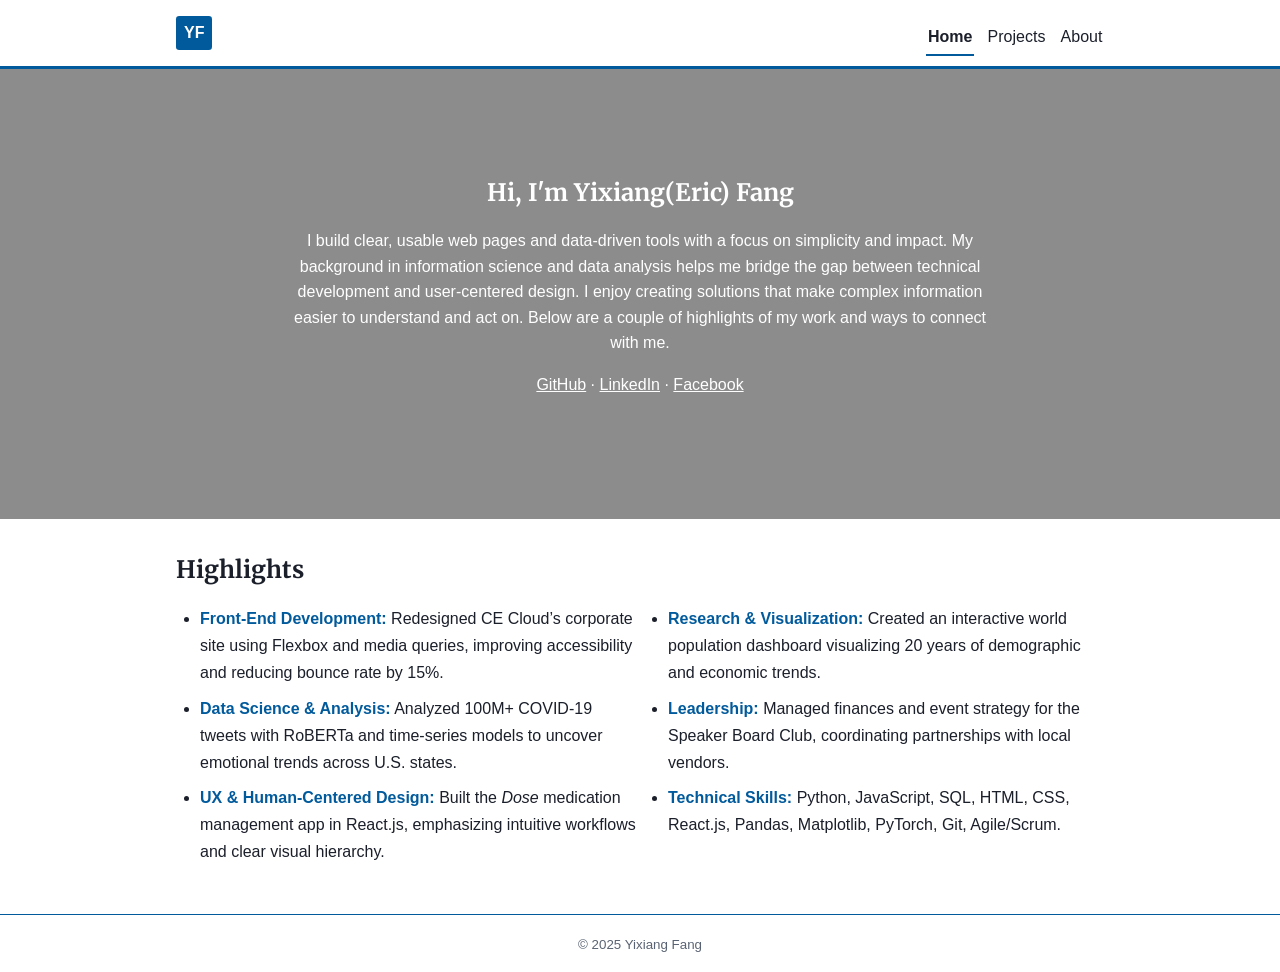
==== index.html @ 989cc955 "Add files" ====
<!doctype html>
<html lang="en">
<head>
  <meta charset="utf-8">
  <title>Yixiang Fang</title>
  <meta name="viewport" content="width=device-width, initial-scale=1">
  <link rel="preconnect" href="https://fonts.gstatic.com" crossorigin>
  <link href="https://fonts.googleapis.com/css2?family=Merriweather:wght@700&display=swap" rel="stylesheet">
  <link rel="stylesheet" href="styles.css?v=2">
  <meta name="description" content="Homepage for my info including: projects, profile, and links.">
</head>
<body>
  <header class="site-header">
    <div class="wrap">
      <a class="logo" href="index.html">YF</a>
      <nav aria-label="Primary">
        <ul class="nav">
          <li><a href="index.html" aria-current="page">Home</a></li>
          <li><a href="projects.html">Projects</a></li>
          <li><a href="about.html">About</a></li>
        </ul>
      </nav>
    </div>
  </header>

  <section class="hero">
    <div class="hero-content">
      <h1>Hi, I'm Yixiang(Eric) Fang</h1>
      <p>I build clear, usable web pages and data-driven tools with a focus on simplicity and impact.
        My background in information science and data analysis helps me bridge the gap between technical development
        and user-centered design. I enjoy creating solutions that make complex information easier to understand and act on.
        Below are a couple of highlights of my work and ways to connect with me.</p>
      <p class="links">
        <a href="https://github.com/ericf05" target="_blank" rel="noopener noreferrer">GitHub</a> ·
        <a href="https://www.linkedin.com/in/yixiang-fang-30535a265/" target="_blank" rel="noopener noreferrer">LinkedIn</a> ·
        <a href="https://www.facebook.com/profile.php?id=100081204087004" target="_blank" rel="noopener noreferrer">Facebook</a>
      </p>
    </div>
  </section>

  <main id="content" class="wrap">
    <section class="section" id="highlights">
      <h2>Highlights</h2>
      <ul class="highlights-list">
        <li><strong>Front-End Development:</strong> Redesigned CE Cloud’s corporate site using Flexbox and media queries, improving accessibility and reducing bounce rate by 15%.</li>
        <li><strong>Data Science & Analysis:</strong> Analyzed 100M+ COVID-19 tweets with RoBERTa and time-series models to uncover emotional trends across U.S. states.</li>
        <li><strong>UX & Human-Centered Design:</strong> Built the <em>Dose</em> medication management app in React.js, emphasizing intuitive workflows and clear visual hierarchy.</li>
        <li><strong>Research & Visualization:</strong> Created an interactive world population dashboard visualizing 20 years of demographic and economic trends.</li>
        <li><strong>Leadership:</strong> Managed finances and event strategy for the Speaker Board Club, coordinating partnerships with local vendors.</li>
        <li><strong>Technical Skills:</strong> Python, JavaScript, SQL, HTML, CSS, React.js, Pandas, Matplotlib, PyTorch, Git, Agile/Scrum.</li>
      </ul>
    </section>
  </main>

  <footer class="site-footer">
    <small>&copy; 2025 Yixiang Fang</small>
  </footer>
</body>
</html>
---- styles.css ----
/* Base Reset & Tokens */
* { box-sizing: border-box; }

body {
  margin: 0;
  font-family: Verdana, sans-serif;
  line-height: 1.6;
  color: #1b1f2a;
  background: #fff;
}

.wrap { max-width: 960px; margin: 0 auto; padding: 0 1rem; }

h1, h2, h3 {
  font-family: "Merriweather", serif;
  margin: 0 0 .5rem;
}

.bullets { margin: .5rem 0 0; padding-left: 1.25rem; }

/* Header & Nav */
.site-header {
  border-bottom: 0.2em solid #005A9C;
  padding: .75rem 0;
  background: #fff;
}

.site-header .wrap {
  display: flex;
  align-items: center;
  justify-content: space-between;
  gap: 1rem;
  flex-wrap: wrap;
}

.logo {
  display: inline-block;
  padding: .25rem .5rem;
  background: #005A9C;
  color: #fff;
  text-decoration: none;
  font-weight: bold;
  border-radius: .2rem;
}

.nav {
  display: flex;
  gap: .75rem;
  flex-wrap: wrap;
  list-style: none;
  padding: 0;
  margin: .5rem 0 0;
}

.nav li { display: contents; }

.nav a {
  position: relative;
  text-decoration: none;
  color: #1b1f2a;
  padding: .25rem .1rem;
}

.nav a[aria-current="page"]{
  font-weight: bold;
}
.nav a[aria-current="page"]::after{
  transform:scaleX(1);
}

.nav a::after{
  content:"";
  position:absolute;
  left:0; right:0; bottom:-2px;
  height:2px;
  background:#005A9C;
  transform:scaleX(0);
  transform-origin:left;
  transition:transform .25s ease;
}
.nav a:hover::after{ transform:scaleX(1); }

/* Hero */
.hero{
  color:#fff;
  background:
    linear-gradient(rgba(0,0,0,.45), rgba(0,0,0,.45)),
    url("images/Manning_frontview.jpg") center/cover no-repeat;
  padding: clamp(2rem, 6vw, 6rem) 1rem;
  min-height: 50vh;
  display: grid;
  place-items: center;
  text-align: center;
}

.hero-content{
  max-width: 60ch;
  margin: 0 auto;
}

.hero .links a{
  color:#fff;
  text-decoration: underline;
}

@media (max-width: 480px){
  .hero{ padding: clamp(1.25rem, 6vw, 3rem) 1rem; min-height: 45vh; }
  .hero-content{ text-align:left; }
}

/* Sections & Spacing */
.section { padding: 2rem 0; }

.section + .section { margin-top: 1.5rem; }

#about-title { margin-bottom: 1rem; }

.profile {
  display: grid;
  grid-template-columns: 120px 1fr;
  gap: 1rem;
  align-items: start;
  margin-bottom: 1rem; /* reduce the big bottom gap */
}

.avatar {
  width: 120px;
  height: auto;
  border-radius: 50%;
  display: block;
}

/* Cards (Projects page) */
.card {
  border: 0.15em solid #e0e4ea;
  border-radius: .75rem;
  overflow: hidden;
  margin: 1rem 0;
  background: #fff;
}

.card-media {
  display: block;
  width: 100%;
  height: auto;
  filter: saturate(105%);
}

.icon-img {
  width: 100px;
  height: 100px;
  object-fit: contain;
  display: block;
  margin: 1rem auto 0;
}

.card-body {
  padding: .75rem 1rem;
  display: flex;
  flex-direction: column;
  gap: .5rem;
  height: 360px;
}

.card-body:has(.project-details:not([hidden])) {
  height: auto;
}

.card-body h3 { margin: .25rem 0; text-align: center; }

.card-body .button { align-self: center; }

.card-body p:last-of-type {
  margin-top: auto;
}

.button {
  display: inline-block;
  padding: .5rem .8rem;
  background: #005A9C;
  color: #fff;
  text-decoration: none;
  border-radius: .5rem;
  border: 2px solid #005A9C;
}

.button.ghost {
  background: #fff;
  color: #1b1f2a;
  border-color: #e0e4ea;
}

#projects > h2 {
  display: grid;
  place-items: center;
  text-align: center;
  margin-bottom: 1rem;
}

.projects-grid {
  display: grid;
  gap: 1rem;
  grid-template-columns: repeat(auto-fill, minmax(250px, 1fr));
  align-items: start;
}

/* Highlights (Home page) */
.highlights-list {
  list-style: disc;
  padding-left: 1.5rem;
  margin-top: 1rem;
  line-height: 1.7;
  color: #1b1f2a;
}

.highlights-list li { margin-bottom: .5rem; }
.highlights-list strong { color: #005A9C; font-weight: bold; }
.highlights-list em { font-style: italic; color: #1b1f2a; }

@media (min-width: 64em) {
  .highlights-list { columns: 2; column-gap: 2rem; }
}

/* Footer */
.site-footer {
  border-top: 0.1em solid #005A9C;
  text-align: center;
  padding: 1rem 0;
  color: #5a6373;
}

/* Wide Screens */
@media (min-width: 64em) {
  .hero-content { max-width: 720px; }
  .profile { grid-template-columns: 180px 1fr; gap: 1.5rem; }
  .avatar { width: 180px; }
}

/* About page tweaks */
.about-page .section{ padding:1rem 0; }
.about-page .section + .section{ margin-top:.5rem; }

.about-page .profile{ margin:.5rem 0 0; }
.about-page .profile img{ margin-top:.25rem; }

.about-page .profile figcaption p{ margin:.5rem 0; }
.about-page .profile figcaption p:first-child{ margin-top:0; }
.about-page .profile figcaption p:last-child{ margin-bottom:0; }

.about-page #about-title{ margin-bottom:.75rem; }
.about-page #skills-title{ margin-top:.25rem; }

.visually-hidden{
  position:absolute !important;
  width:1px;height:1px;
  margin:-1px;padding:0;border:0;
  clip:rect(0 0 0 0);clip-path:inset(50%);
  overflow:hidden;white-space:nowrap;
}

/* Toggle details button + expanded text */
.toggle-details {
  padding: 0.4rem 0.8rem;
  border-radius: 999px;
  border: 1px solid #333;
  background-color: #fff;
  font-size: 0.9rem;
  cursor: pointer;
}

.toggle-details:hover,
.toggle-details:focus {
  outline: none;
  box-shadow: 0 0 0 2px #3333;
}

.project-details {
  margin-top: 0.5rem;
  font-size: 0.95rem;
  line-height: 1.5;
}
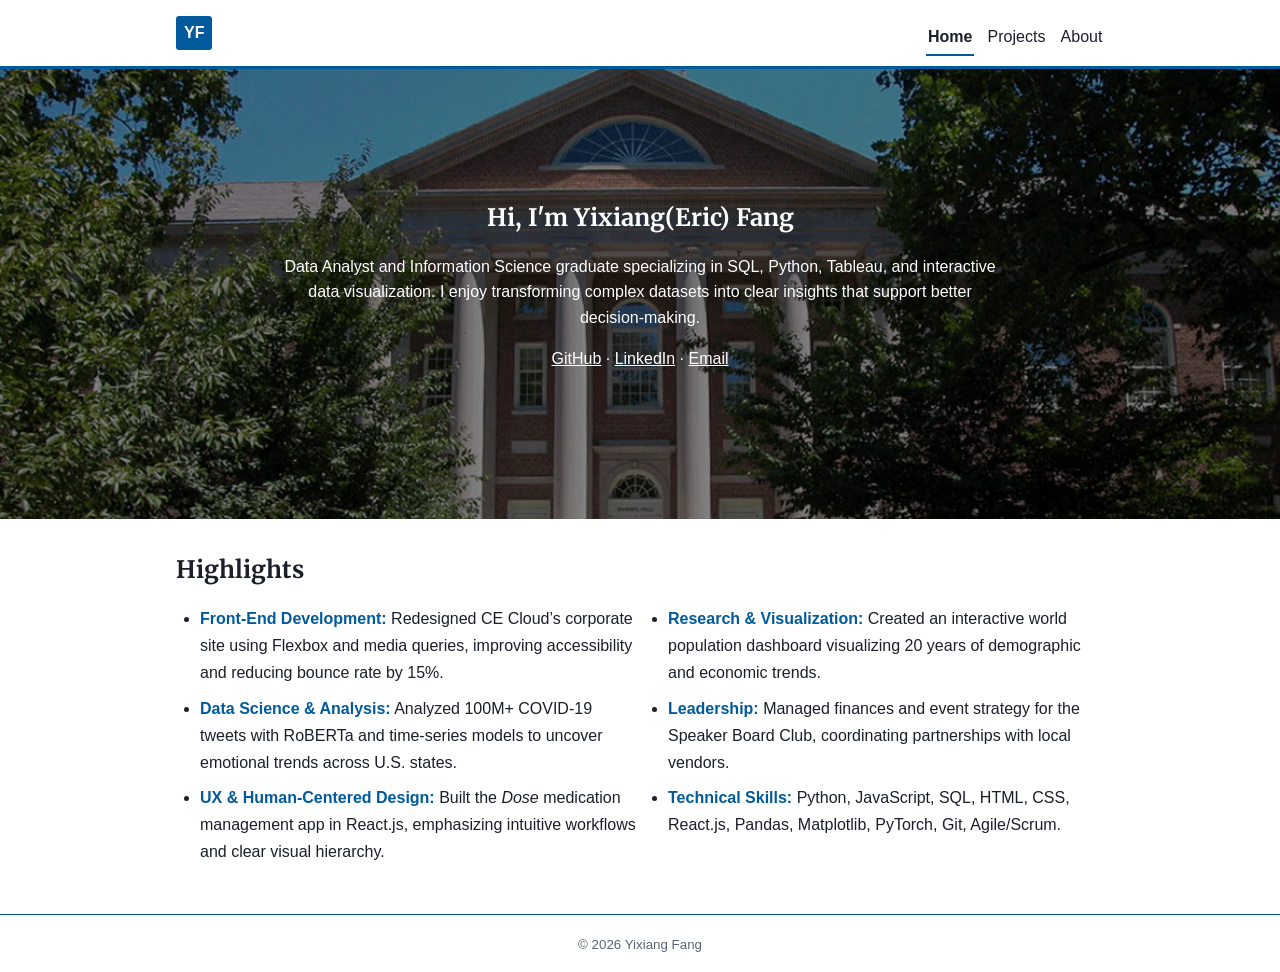
==== commit 7d7dbd40: "Updated Resume and Contact Information" ====
--- a/index.html
+++ b/index.html
@@ -26,14 +26,12 @@
   <section class="hero">
     <div class="hero-content">
       <h1>Hi, I'm Yixiang(Eric) Fang</h1>
-      <p>I build clear, usable web pages and data-driven tools with a focus on simplicity and impact.
-        My background in information science and data analysis helps me bridge the gap between technical development
-        and user-centered design. I enjoy creating solutions that make complex information easier to understand and act on.
-        Below are a couple of highlights of my work and ways to connect with me.</p>
+      <p>Data Analyst and Information Science graduate specializing in SQL, Python, Tableau, and interactive data visualization. 
+        I enjoy transforming complex datasets into clear insights that support better decision-making.</p>
       <p class="links">
         <a href="https://github.com/ericf05" target="_blank" rel="noopener noreferrer">GitHub</a> ·
         <a href="https://www.linkedin.com/in/yixiang-fang-30535a265/" target="_blank" rel="noopener noreferrer">LinkedIn</a> ·
-        <a href="https://www.facebook.com/profile.php?id=100081204087004" target="_blank" rel="noopener noreferrer">Facebook</a>
+        <a href="mailto:ericfang0105@gmail.com">Email</a>
       </p>
     </div>
   </section>
@@ -53,7 +51,7 @@
   </main>
 
   <footer class="site-footer">
-    <small>&copy; 2025 Yixiang Fang</small>
+    <small>&copy; 2026 Yixiang Fang</small>
   </footer>
 </body>
 </html>
--- a/styles.css
+++ b/styles.css
@@ -278,4 +278,17 @@
   margin-top: 0.5rem;
   font-size: 0.95rem;
   line-height: 1.5;
+}
+
+.contact-grid {
+  display: grid;
+  grid-template-columns: repeat(auto-fit, minmax(220px, 1fr));
+  gap: 1rem;
+  margin-top: 1rem;
+}
+
+.contact-grid div {
+  padding: 1rem;
+  border: 1px solid #e0e4ea;
+  border-radius: 0.5rem;
 }
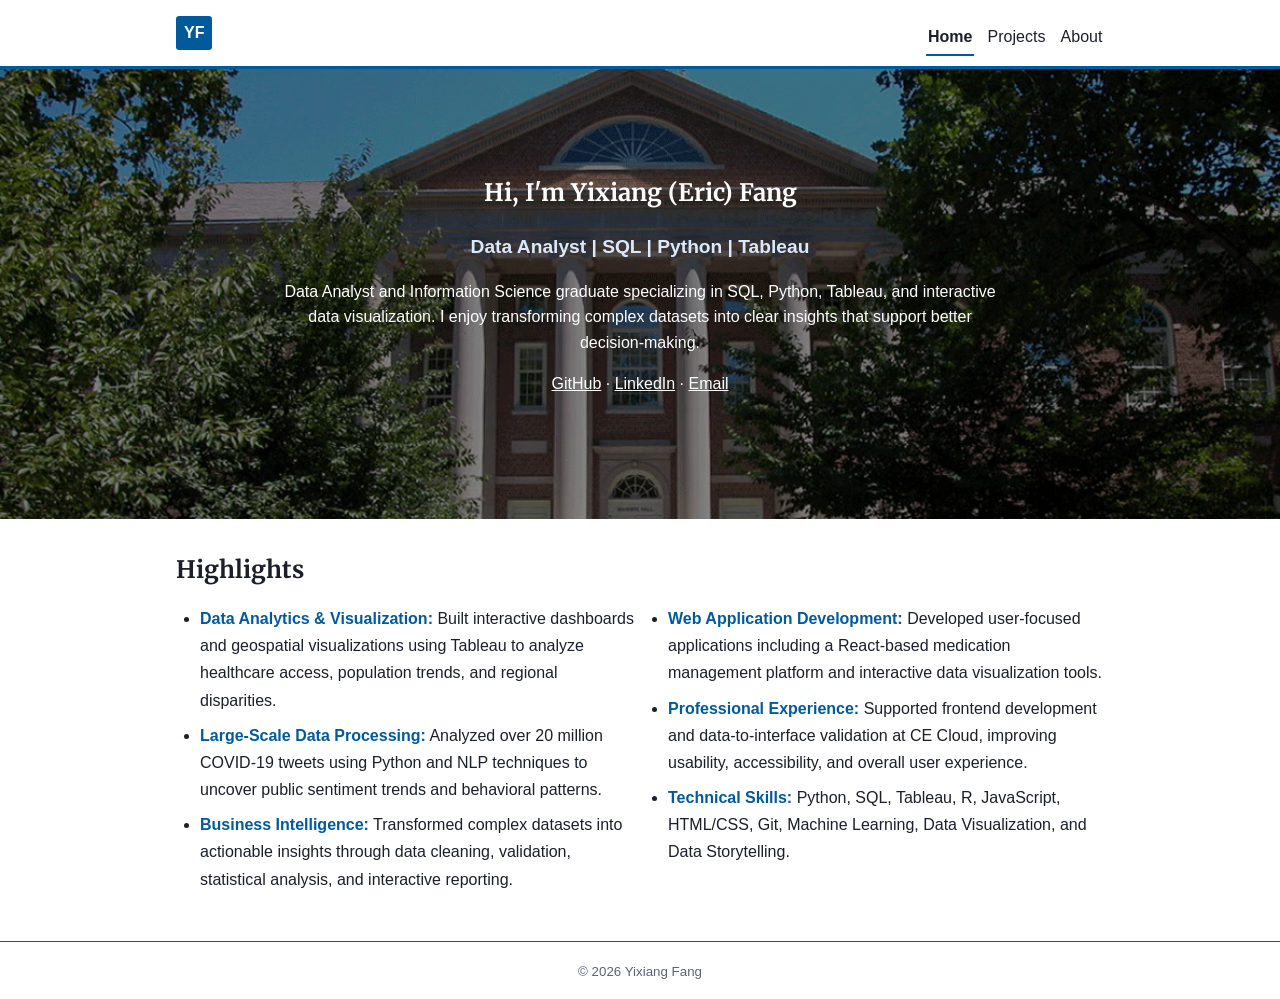
==== commit 905357fe: "updated highlight section" ====
--- a/index.html
+++ b/index.html
@@ -25,9 +25,15 @@
 
   <section class="hero">
     <div class="hero-content">
-      <h1>Hi, I'm Yixiang(Eric) Fang</h1>
-      <p>Data Analyst and Information Science graduate specializing in SQL, Python, Tableau, and interactive data visualization. 
-        I enjoy transforming complex datasets into clear insights that support better decision-making.</p>
+      <h1>Hi, I'm Yixiang (Eric) Fang</h1>
+      <p class="subtitle">
+        Data Analyst | SQL | Python | Tableau
+      </p>
+      <p>
+        Data Analyst and Information Science graduate specializing in SQL, Python,
+        Tableau, and interactive data visualization. I enjoy transforming complex
+        datasets into clear insights that support better decision-making.
+      </p>
       <p class="links">
         <a href="https://github.com/ericf05" target="_blank" rel="noopener noreferrer">GitHub</a> ·
         <a href="https://www.linkedin.com/in/yixiang-fang-30535a265/" target="_blank" rel="noopener noreferrer">LinkedIn</a> ·
@@ -40,12 +46,12 @@
     <section class="section" id="highlights">
       <h2>Highlights</h2>
       <ul class="highlights-list">
-        <li><strong>Front-End Development:</strong> Redesigned CE Cloud’s corporate site using Flexbox and media queries, improving accessibility and reducing bounce rate by 15%.</li>
-        <li><strong>Data Science & Analysis:</strong> Analyzed 100M+ COVID-19 tweets with RoBERTa and time-series models to uncover emotional trends across U.S. states.</li>
-        <li><strong>UX & Human-Centered Design:</strong> Built the <em>Dose</em> medication management app in React.js, emphasizing intuitive workflows and clear visual hierarchy.</li>
-        <li><strong>Research & Visualization:</strong> Created an interactive world population dashboard visualizing 20 years of demographic and economic trends.</li>
-        <li><strong>Leadership:</strong> Managed finances and event strategy for the Speaker Board Club, coordinating partnerships with local vendors.</li>
-        <li><strong>Technical Skills:</strong> Python, JavaScript, SQL, HTML, CSS, React.js, Pandas, Matplotlib, PyTorch, Git, Agile/Scrum.</li>
+        <li><strong>Data Analytics & Visualization:</strong> Built interactive dashboards and geospatial visualizations using Tableau to analyze healthcare access, population trends, and regional disparities.</li>
+        <li><strong>Large-Scale Data Processing:</strong> Analyzed over 20 million COVID-19 tweets using Python and NLP techniques to uncover public sentiment trends and behavioral patterns.</li>
+        <li><strong>Business Intelligence:</strong> Transformed complex datasets into actionable insights through data cleaning, validation, statistical analysis, and interactive reporting.</li>
+        <li><strong>Web Application Development:</strong> Developed user-focused applications including a React-based medication management platform and interactive data visualization tools.</li>
+        <li><strong>Professional Experience:</strong> Supported frontend development and data-to-interface validation at CE Cloud, improving usability, accessibility, and overall user experience.</li>
+        <li><strong>Technical Skills:</strong> Python, SQL, Tableau, R, JavaScript, HTML/CSS, Git, Machine Learning, Data Visualization, and Data Storytelling.</li>
       </ul>
     </section>
   </main>
--- a/styles.css
+++ b/styles.css
@@ -291,4 +291,11 @@
   padding: 1rem;
   border: 1px solid #e0e4ea;
   border-radius: 0.5rem;
+}
+
+.subtitle {
+  font-size: 1.2rem;
+  font-weight: 600;
+  margin-bottom: 1rem;
+  color: #dbe9ff;
 }
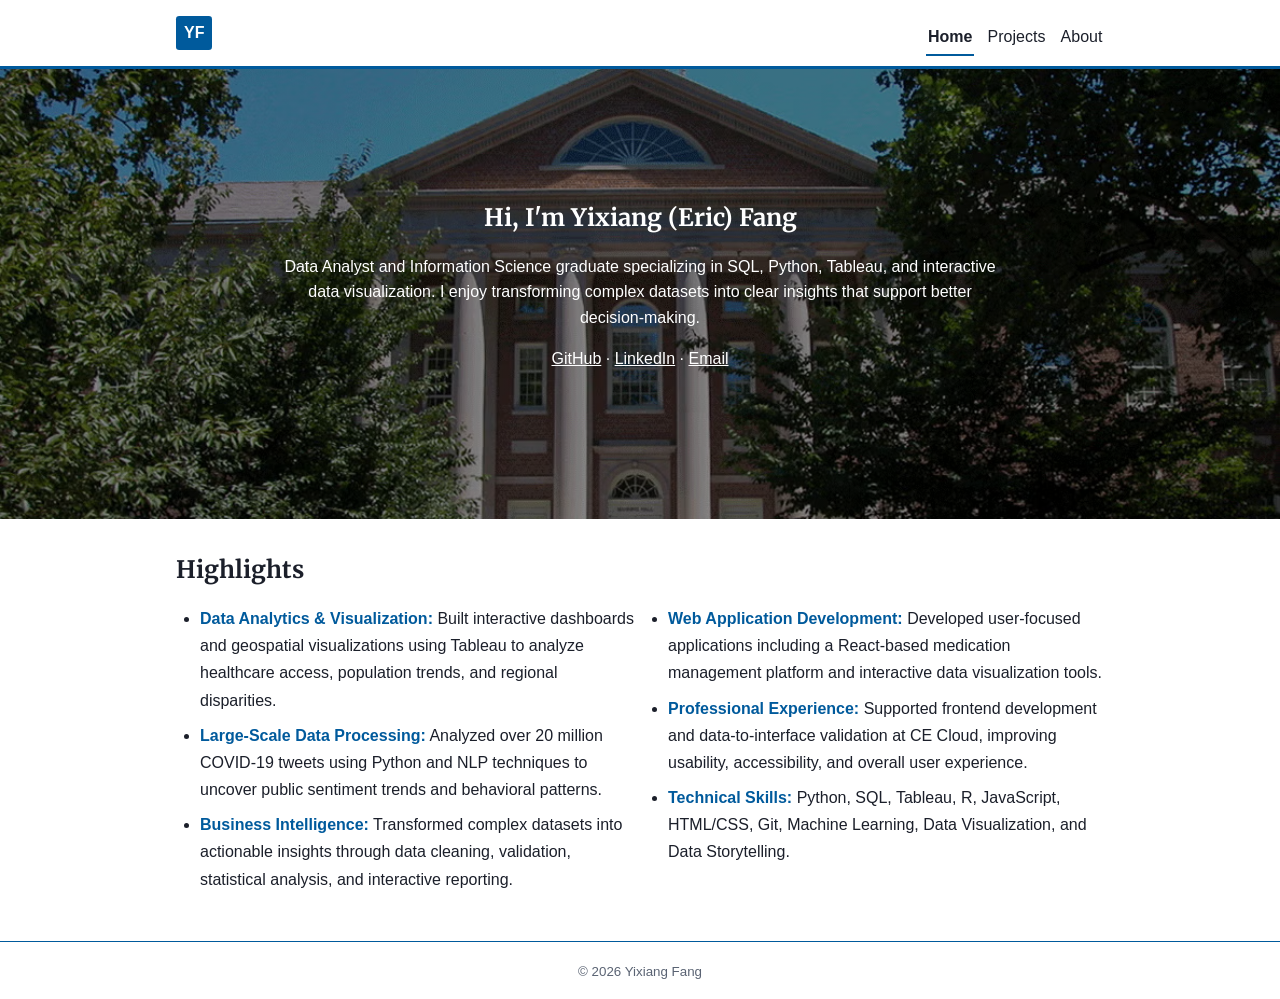
==== commit e9c1c8e3: "updated README file" ====
--- a/index.html
+++ b/index.html
@@ -26,9 +26,6 @@
   <section class="hero">
     <div class="hero-content">
       <h1>Hi, I'm Yixiang (Eric) Fang</h1>
-      <p class="subtitle">
-        Data Analyst | SQL | Python | Tableau
-      </p>
       <p>
         Data Analyst and Information Science graduate specializing in SQL, Python,
         Tableau, and interactive data visualization. I enjoy transforming complex
--- a/styles.css
+++ b/styles.css
@@ -291,11 +291,4 @@
   padding: 1rem;
   border: 1px solid #e0e4ea;
   border-radius: 0.5rem;
-}
-
-.subtitle {
-  font-size: 1.2rem;
-  font-weight: 600;
-  margin-bottom: 1rem;
-  color: #dbe9ff;
 }
